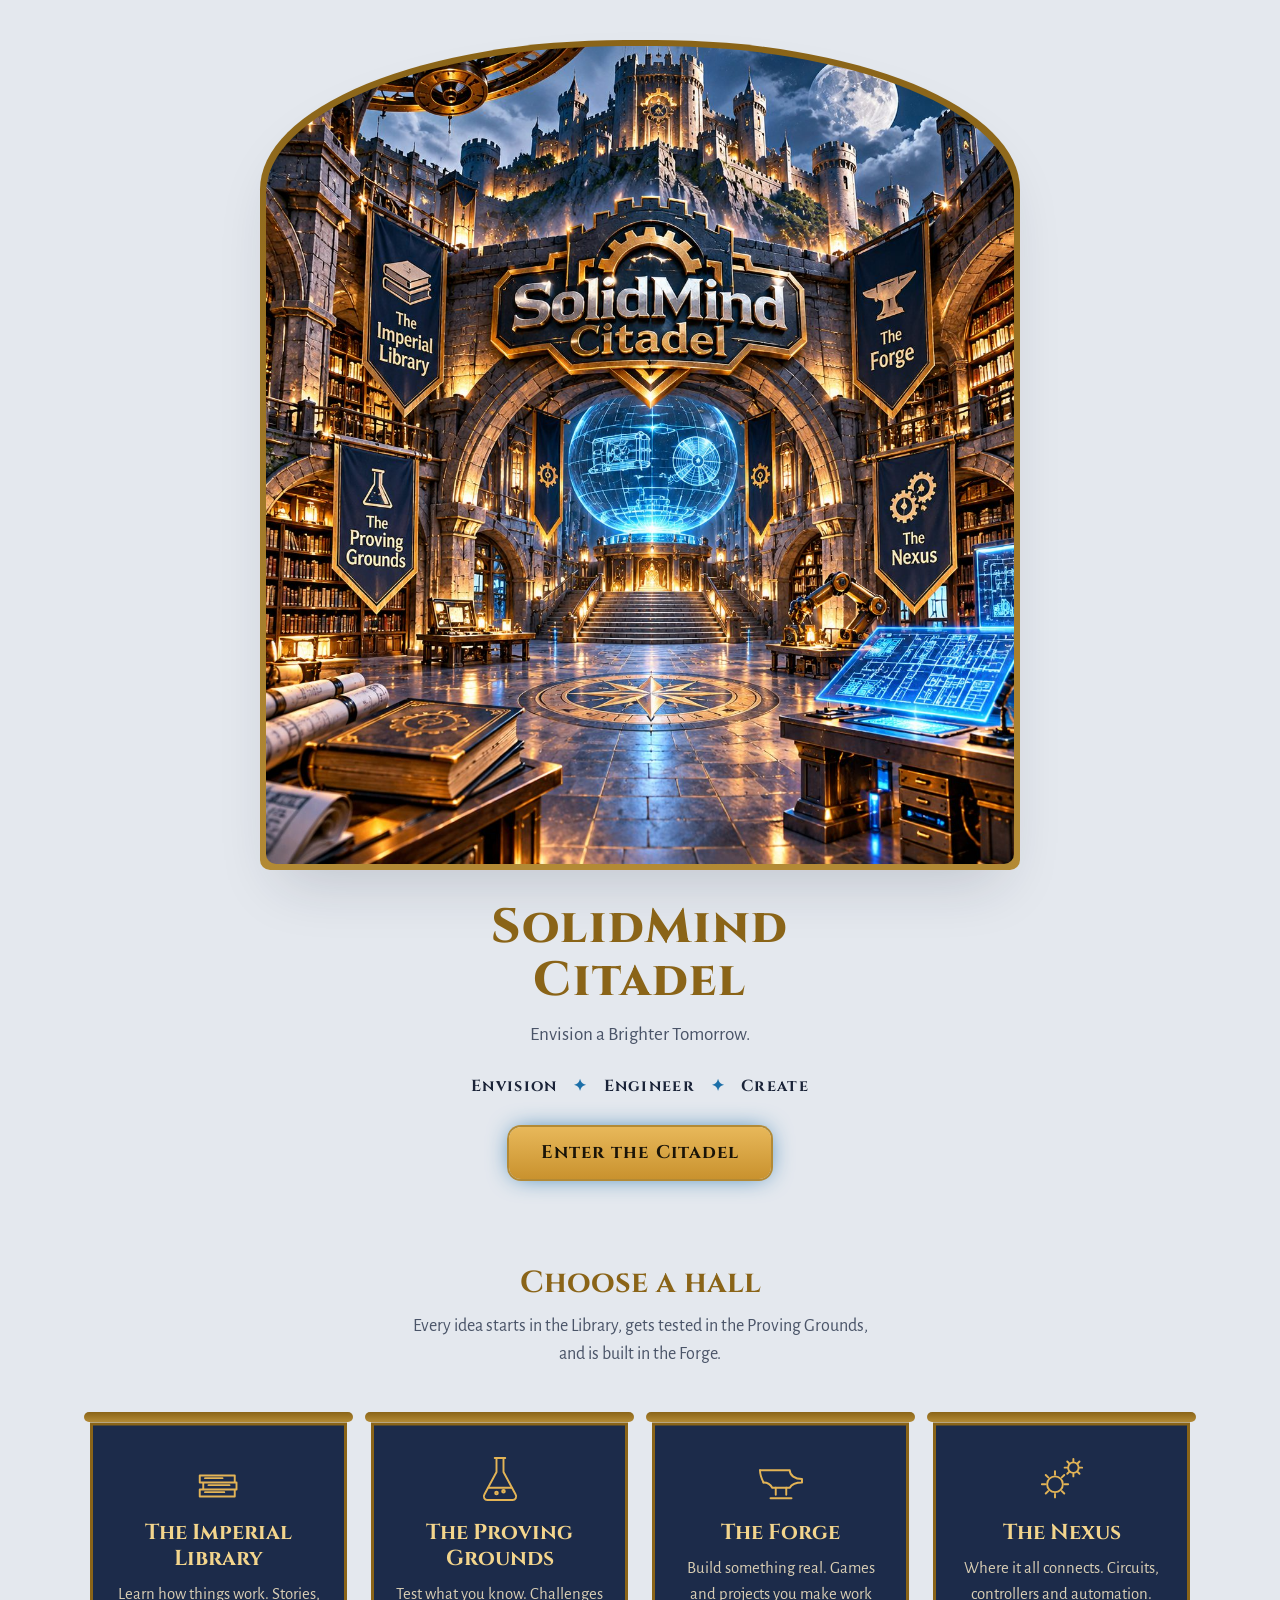
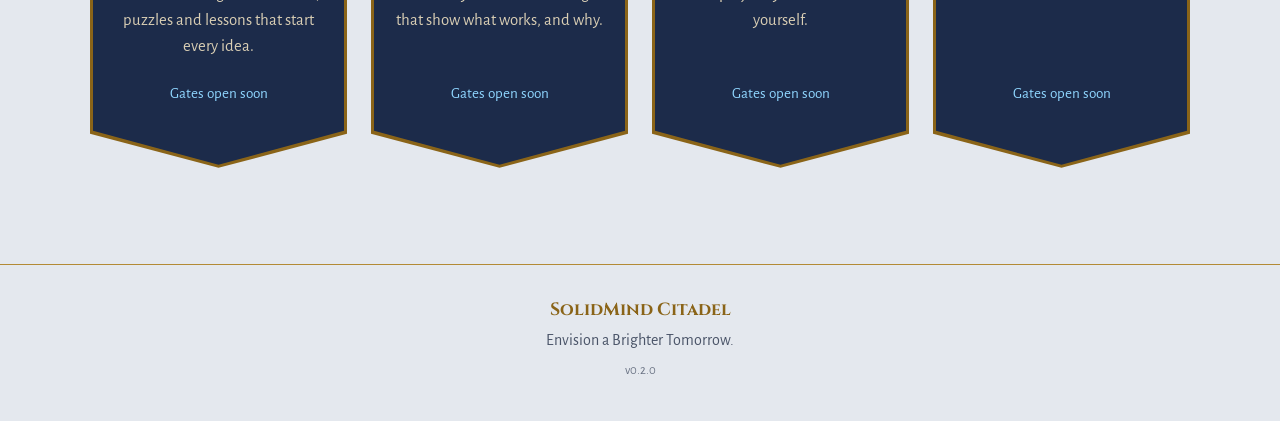
==== index.html @ 1bfc2c02 "v0.2.0: Hero profiles Add the hero screen, hero home page, the Treasury (PIN-protected parent area)," ====
<!DOCTYPE html>
<!--
  SolidMind Citadel - main page (index.html)
  ------------------------------------------------------------
  Files this page needs (upload both to the top level of the repo):
    index.html   this file
    citadel.jpg  the gate picture (name must match exactly, lowercase)
  Links to: heroes.html (the "Enter the Citadel" button)

  Search these tags to jump to a section:
    [CSS-COLORS]   night and daylight color sets
    [CSS-BANNERS]  the four hall banners
    [HTML-GATE]    the gate picture at the top
    [CSS-ENTER]    style of the "Enter the Citadel" button
    [HTML-ENTER]   "Enter the Citadel" button (opens heroes.html)
    [HTML-HALLS]   the four halls (add links here later)
    [HTML-FOOTER]  bottom of the page and version number [VERSION]

  Public site: no kids' full names, addresses or passwords anywhere.
-->
<html lang="en">
<head>
<meta charset="utf-8">
<meta name="viewport" content="width=device-width, initial-scale=1, viewport-fit=cover">
<title>SolidMind Citadel</title>
<meta name="description" content="SolidMind Citadel: learn, test and build. Envision a Brighter Tomorrow.">
<link rel="icon" href="data:image/svg+xml,<svg xmlns='http://www.w3.org/2000/svg' viewBox='0 0 100 100'><text y='.9em' font-size='90'>🏰</text></svg>">
<link rel="preconnect" href="https://fonts.googleapis.com">
<link rel="preconnect" href="https://fonts.gstatic.com" crossorigin>
<link href="https://fonts.googleapis.com/css2?family=Cinzel:wght@500;700;800&family=Alegreya+Sans:wght@400;500;700&display=swap" rel="stylesheet">
<style>
/* [CSS-COLORS] Night is the default look; daylight is used when the device is in light mode */
:root {
  color-scheme: dark;
  --sky: #0F1B30;          /* page background, night sky */
  --stone: #1A2740;        /* raised surfaces */
  --banner: #1C2B4A;       /* banner cloth */
  --gold: #D9A441;         /* trim, icons, headings */
  --gold-soft: #A9802F;
  --text: #EFE3C8;         /* parchment-colored text */
  --text-dim: #B9AE96;
  --arcane: #6CCBFF;       /* the blue glow from the orb */
  --shadow: rgba(4, 8, 18, .55);
  box-sizing: border-box;
  padding-top: env(safe-area-inset-top, 0px);
  padding-bottom: env(safe-area-inset-bottom, 0px);
}
@media (prefers-color-scheme: light) {
  :root:not([data-theme="dark"]) {
    color-scheme: light;
    --sky: #E4E8EE;        /* daylight stone */
    --stone: #F2F4F7;
    --banner: #1C2B4A;     /* banners stay navy in daylight, like real cloth */
    --gold: #8A6418;
    --gold-soft: #B38A35;
    --text: #1A2338;
    --text-dim: #4A5468;
    --arcane: #1C6FA8;
    --shadow: rgba(26, 35, 56, .18);
  }
}
:root[data-theme="dark"] { color-scheme: dark; }
*, *::before, *::after { box-sizing: inherit; }
html { scroll-padding-top: env(safe-area-inset-top, 0px); }

body {
  margin: 0;
  background: var(--sky);
  color: var(--text);
  font-family: "Alegreya Sans", "Segoe UI", system-ui, sans-serif;
  font-size: 1.125rem;
  line-height: 1.55;
}
img { max-width: 100%; display: block; }
a { color: inherit; }
:focus-visible { outline: 3px solid var(--arcane); outline-offset: 4px; }

.wrap { width: min(1100px, 100% - 2rem); margin-inline: auto; }

/* [CSS-GATE] The picture sits in a gold-trimmed arch, like the doorway in the art */
.gate {
  margin-top: clamp(1rem, 4vw, 2.5rem);
  padding: 6px;
  background: linear-gradient(var(--gold), var(--gold-soft));
  border-radius: 48% 48% 10px 10px / 18% 18% 10px 10px;
  box-shadow: 0 30px 60px -20px var(--shadow);
  max-width: 760px;
  margin-inline: auto;
}
.gate img {
  border-radius: inherit;
  width: 100%;
  height: auto;
  aspect-ratio: 1199 / 1312;
  object-fit: cover;
  background: var(--stone);
}

.motto {
  text-align: center;
  margin: 2rem auto 0;
  max-width: 34ch;
}
.motto h1 {
  font-family: "Cinzel", Georgia, serif;
  font-weight: 800;
  font-size: clamp(1.9rem, 5vw, 3rem);
  letter-spacing: .04em;
  line-height: 1.1;
  color: var(--gold);
  margin: 0;
}
.motto p {
  margin: .75rem 0 0;
  font-size: 1.2rem;
  color: var(--text-dim);
}

/* Envision > Engineer > Create, carved into a stone strip */
.path {
  display: flex;
  justify-content: center;
  flex-wrap: wrap;
  gap: .4rem 1rem;
  margin: 1.5rem auto 0;
  font-family: "Cinzel", Georgia, serif;
  font-weight: 700;
  font-size: 1rem;
  letter-spacing: .08em;
  color: var(--text);
}
.path span + span::before {
  content: "\2726";        /* small star between words */
  color: var(--arcane);
  margin-right: 1rem;
}

/* [CSS-BANNERS] Each hall is a hanging banner with a pointed bottom */
.halls-title {
  font-family: "Cinzel", Georgia, serif;
  font-weight: 700;
  font-size: clamp(1.4rem, 3vw, 1.9rem);
  text-align: center;
  color: var(--gold);
  margin: clamp(3rem, 8vw, 5rem) 0 .4rem;
}
.halls-sub {
  text-align: center;
  color: var(--text-dim);
  margin: 0 auto 2.5rem;
  max-width: 46ch;
}
.halls {
  display: grid;
  grid-template-columns: repeat(auto-fit, minmax(210px, 1fr));
  gap: 2.25rem 1.5rem;
  list-style: none;
  padding: 0;
  margin: 0;
}
.hall { position: relative; padding-top: 14px; }
/* the rod each banner hangs from */
.hall::before {
  content: "";
  position: absolute;
  top: 4px; left: -6px; right: -6px;
  height: 10px;
  border-radius: 5px;
  background: linear-gradient(var(--gold), var(--gold-soft));
}
.cloth {
  --notch: 34px;
  display: block;
  height: 100%;
  text-decoration: none;
  padding: 3px;            /* gold edge */
  background: var(--gold);
  clip-path: polygon(0 0, 100% 0, 100% calc(100% - var(--notch)), 50% 100%, 0 calc(100% - var(--notch)));
  transform-origin: top center;
  filter: drop-shadow(0 18px 18px var(--shadow));
}
.cloth-inner {
  height: 100%;
  background: var(--banner);
  clip-path: inherit;
  padding: 1.6rem 1.25rem calc(var(--notch) + 1.6rem);
  text-align: center;
  color: #EFE3C8;          /* banner text stays light in both themes */
  display: flex;
  flex-direction: column;
  align-items: center;
  gap: .6rem;
}
.cloth svg {
  width: 56px; height: 56px;
  stroke: #E3B456; fill: none;
  stroke-width: 2.2; stroke-linecap: round; stroke-linejoin: round;
}
.cloth h3 {
  font-family: "Cinzel", Georgia, serif;
  font-weight: 700;
  font-size: 1.35rem;
  line-height: 1.2;
  margin: .2rem 0 0;
  color: #F3D58C;
}
.cloth p { margin: 0; font-size: 1.05rem; color: #D9CEB4; }
.cloth .status {
  margin-top: auto;
  padding-top: .8rem;
  font-size: .95rem;
  color: #8FD6FF;
}

/* Halls that are open (links) lift slightly when pointed at */
a.cloth { transition: transform .2s ease; }
a.cloth:hover, a.cloth:focus-visible { transform: translateY(-4px); }

/* One moment of motion: the banners unfurl when the page opens */
@keyframes unfurl {
  from { transform: scaleY(.05); opacity: 0; }
  to   { transform: scaleY(1);   opacity: 1; }
}
.hall .cloth { animation: unfurl .7s cubic-bezier(.2, .8, .2, 1) both; }
.hall:nth-child(2) .cloth { animation-delay: .12s; }
.hall:nth-child(3) .cloth { animation-delay: .24s; }
.hall:nth-child(4) .cloth { animation-delay: .36s; }
@media (prefers-reduced-motion: reduce) {
  .hall .cloth { animation: none; }
  a.cloth { transition: none; }
}

/* [CSS-ENTER] The big "Enter the Citadel" button under the motto */
.enter {
  display: flex;
  justify-content: center;
  margin: 1.75rem 0 0;
}
.enter a {
  display: inline-flex;
  align-items: center;
  justify-content: center;
  min-height: 52px;
  padding: .75rem 2rem;
  font-family: "Cinzel", Georgia, serif;
  font-weight: 700;
  font-size: 1.15rem;
  letter-spacing: .06em;
  color: #1A1408;
  background: linear-gradient(#E8B85A, #C9922E);
  border-radius: 12px;
  text-decoration: none;
  box-shadow: 0 0 0 2px var(--gold-soft), 0 0 24px -4px var(--arcane);
}
.enter a:hover { filter: brightness(1.08); }

/* [CSS-FOOTER] */
footer {
  margin-top: clamp(3.5rem, 9vw, 6rem);
  padding: 2rem 0 2.5rem;
  border-top: 1px solid var(--gold-soft);
  text-align: center;
  color: var(--text-dim);
  font-size: 1rem;
}
footer strong {
  display: block;
  font-family: "Cinzel", Georgia, serif;
  color: var(--gold);
  font-size: 1.1rem;
  margin-bottom: .25rem;
}
.version { display: block; margin-top: .5rem; font-size: .8rem; opacity: .8; }
</style>
</head>
<body>

<main class="wrap">

  <!-- [HTML-GATE] The Citadel picture. File must be named citadel.jpg -->
  <div class="gate">
    <img src="citadel.jpg" width="1199" height="1312"
         alt="A castle on a hill above a great hall with bookshelves, a glowing blue globe, and banners for the Imperial Library, the Proving Grounds, the Forge and the Nexus.">
  </div>

  <header class="motto">
    <h1>SolidMind Citadel</h1>
    <p>Envision a Brighter Tomorrow.</p>
    <div class="path" aria-label="Envision, Engineer, Create">
      <span>Envision</span><span>Engineer</span><span>Create</span>
    </div>
  </header>

  <!-- [HTML-ENTER] Opens the "Who enters the Citadel?" hero screen -->
  <p class="enter"><a href="heroes.html">Enter the Citadel</a></p>

  <h2 class="halls-title">Choose a hall</h2>
  <p class="halls-sub">Every idea starts in the Library, gets tested in the Proving Grounds, and is built in the Forge.</p>

  <!-- [HTML-HALLS]
       Each hall is a <div class="cloth"> while it's closed.
       To open a hall later: change <div class="cloth"> to <a class="cloth" href="library.html">
       (and its closing </div> to </a>), then change the status line. -->
  <ul class="halls">

    <li class="hall">
      <div class="cloth"><div class="cloth-inner">
        <svg viewBox="0 0 64 64" aria-hidden="true">
          <path d="M10 44h40v8H10zM14 36h38v8H14zM10 28h40v8H10z"/>
          <path d="M16 31h20M20 39h24M16 47h22"/>
        </svg>
        <h3>The Imperial Library</h3>
        <p>Learn how things work. Stories, puzzles and lessons that start every idea.</p>
        <span class="status">Gates open soon</span>
      </div></div>
    </li>

    <li class="hall">
      <div class="cloth"><div class="cloth-inner">
        <svg viewBox="0 0 64 64" aria-hidden="true">
          <path d="M26 8h12M28 8v16L14 50a4 4 0 0 0 3.5 6h29a4 4 0 0 0 3.5-6L36 24V8"/>
          <path d="M19 42h26"/>
          <circle cx="28" cy="48" r="1.5"/><circle cx="36" cy="46" r="1.5"/>
        </svg>
        <h3>The Proving Grounds</h3>
        <p>Test what you know. Challenges that show what works, and why.</p>
        <span class="status">Gates open soon</span>
      </div></div>
    </li>

    <li class="hall">
      <div class="cloth"><div class="cloth-inner">
        <svg viewBox="0 0 64 64" aria-hidden="true">
          <path d="M8 22h34c0 6 6 10 14 10v4c-8 0-12 2-14 6H22c-2-4-6-6-10-6"/>
          <path d="M8 22c0 6 2 10 4 14M26 42v8M38 42v8M20 54h24"/>
        </svg>
        <h3>The Forge</h3>
        <p>Build something real. Games and projects you make work yourself.</p>
        <span class="status">Gates open soon</span>
      </div></div>
    </li>

    <li class="hall">
      <div class="cloth"><div class="cloth-inner">
        <svg viewBox="0 0 64 64" aria-hidden="true">
          <circle cx="24" cy="38" r="9"/>
          <path d="M24 23v4M24 49v4M9 38h4M35 38h4M13.4 27.4l2.8 2.8M31.8 45.8l2.8 2.8M13.4 48.6l2.8-2.8M31.8 30.2l2.8-2.8"/>
          <circle cx="45" cy="19" r="6"/>
          <path d="M45 9v3M45 26v3M35 19h3M52 19h3M38 12l2 2M50 24l2 2M38 26l2-2M50 14l2-2"/>
        </svg>
        <h3>The Nexus</h3>
        <p>Where it all connects. Circuits, controllers and automation.</p>
        <span class="status">Gates open soon</span>
      </div></div>
    </li>

  </ul>
</main>

<!-- [HTML-FOOTER] [VERSION] update the version text with every pull request -->
<footer>
  <div class="wrap">
    <strong>SolidMind Citadel</strong>
    Envision a Brighter Tomorrow.
    <span class="version">v0.2.0</span>
  </div>
</footer>

</body>
</html>
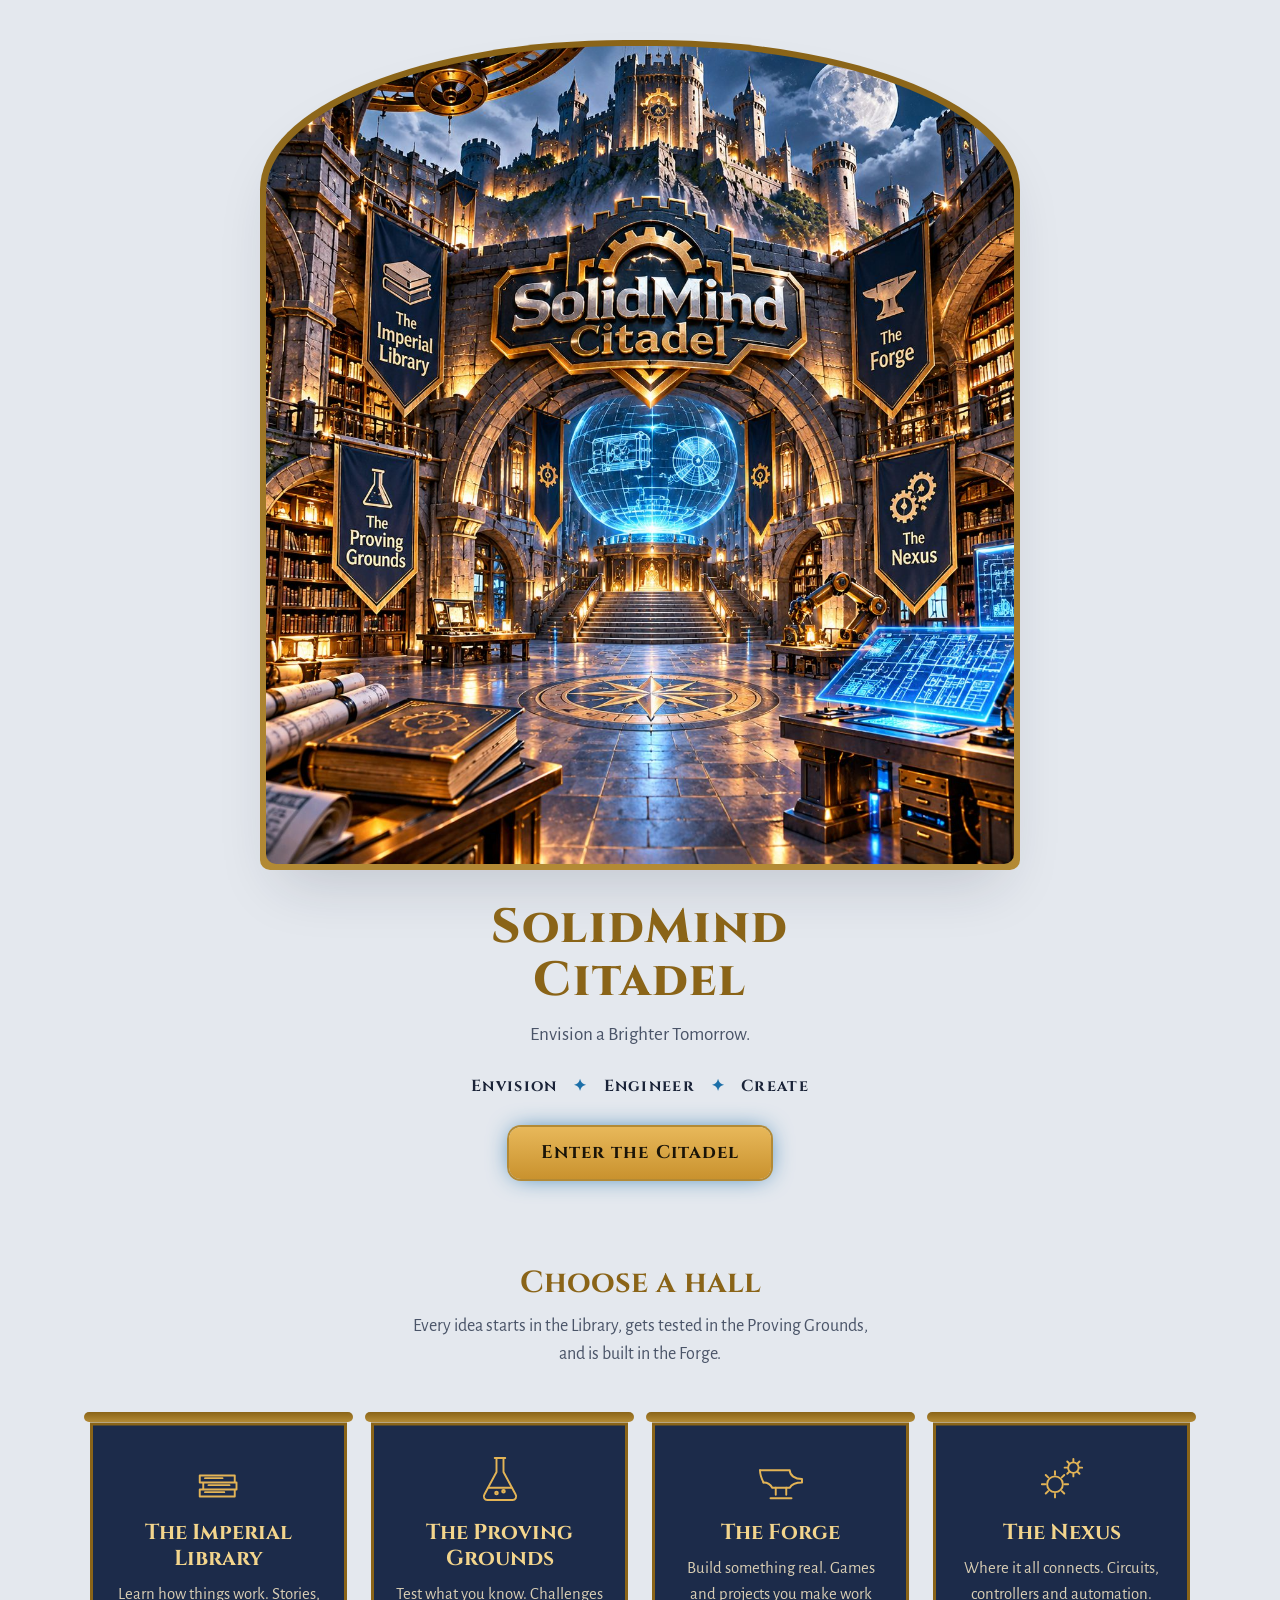
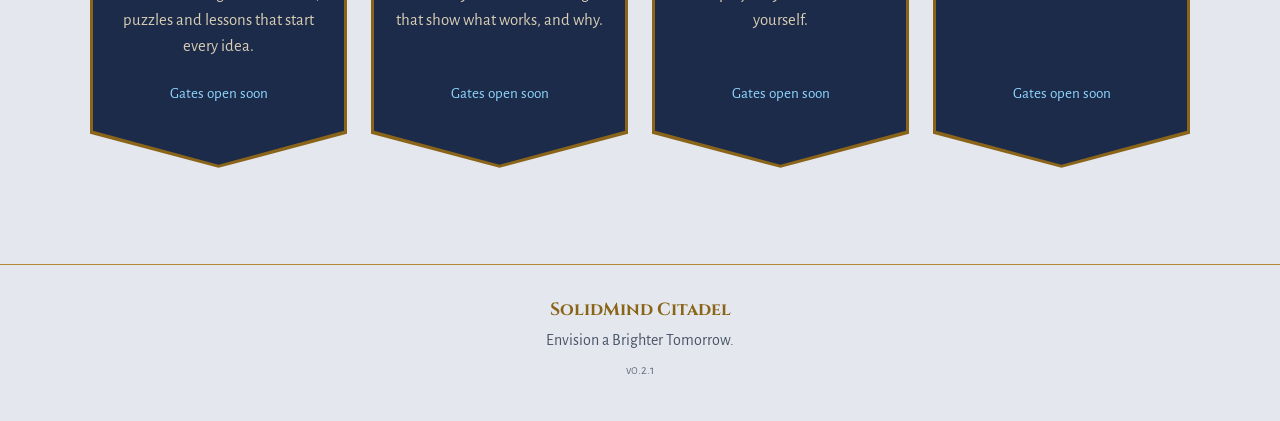
==== commit 9d02d95a: "v0.2.1: Privacy fix, working rules and preview labels Remove the kids' ages from CLAUDE.md, add the " ====
--- a/index.html
+++ b/index.html
@@ -362,7 +362,7 @@
   <div class="wrap">
     <strong>SolidMind Citadel</strong>
     Envision a Brighter Tomorrow.
-    <span class="version">v0.2.0</span>
+    <span class="version">v0.2.1</span>
   </div>
 </footer>
 
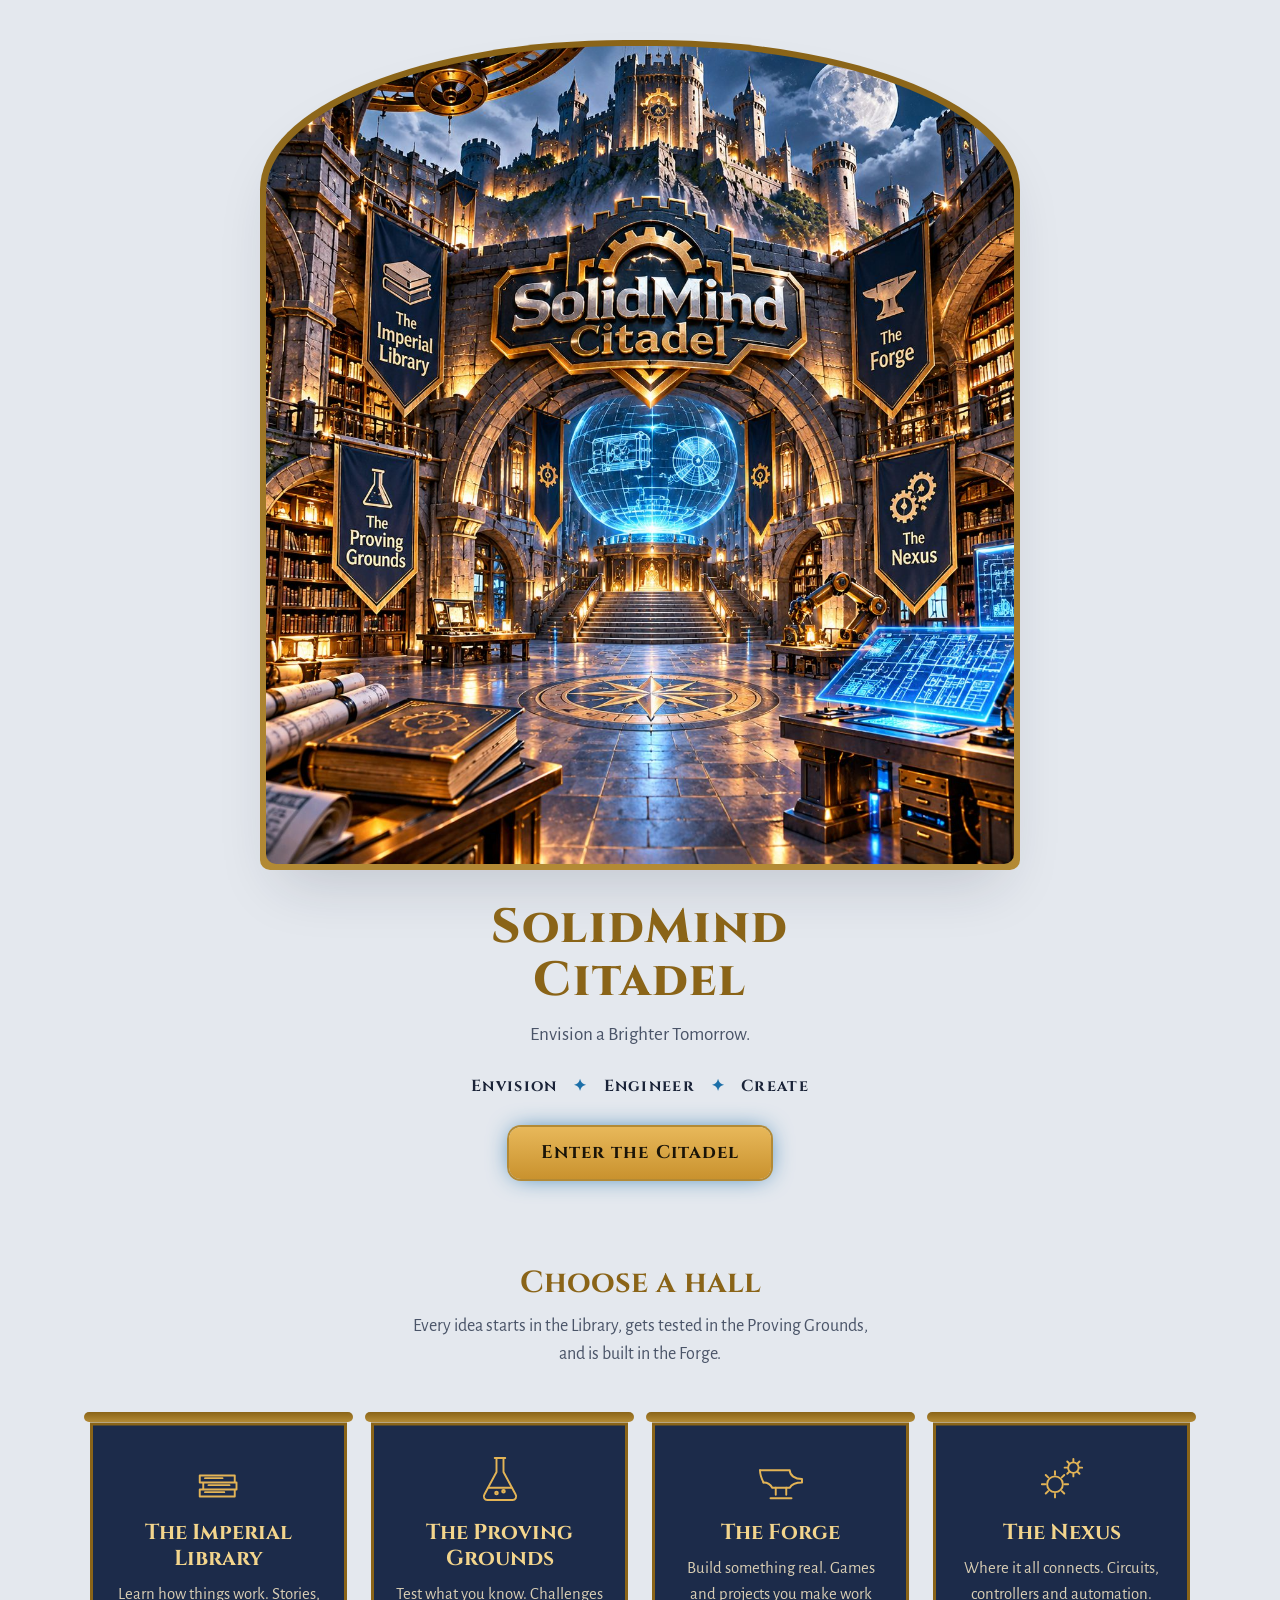
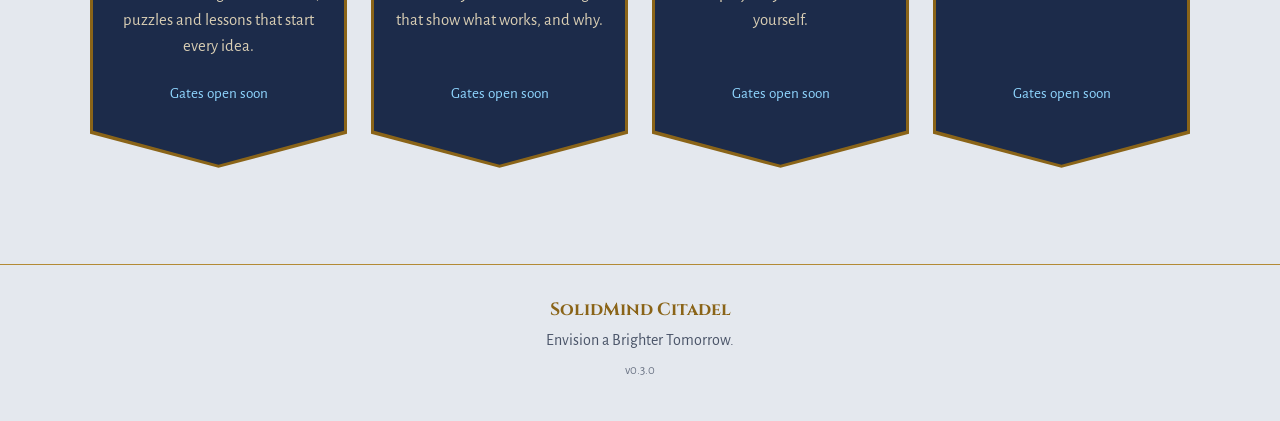
==== commit dacb7cea: "v0.3.0: Treasure chest, trophies, settings, backup and visitor mode Add coin history and per-game to" ====
--- a/index.html
+++ b/index.html
@@ -362,7 +362,7 @@
   <div class="wrap">
     <strong>SolidMind Citadel</strong>
     Envision a Brighter Tomorrow.
-    <span class="version">v0.2.1</span>
+    <span class="version">v0.3.0</span>
   </div>
 </footer>
 
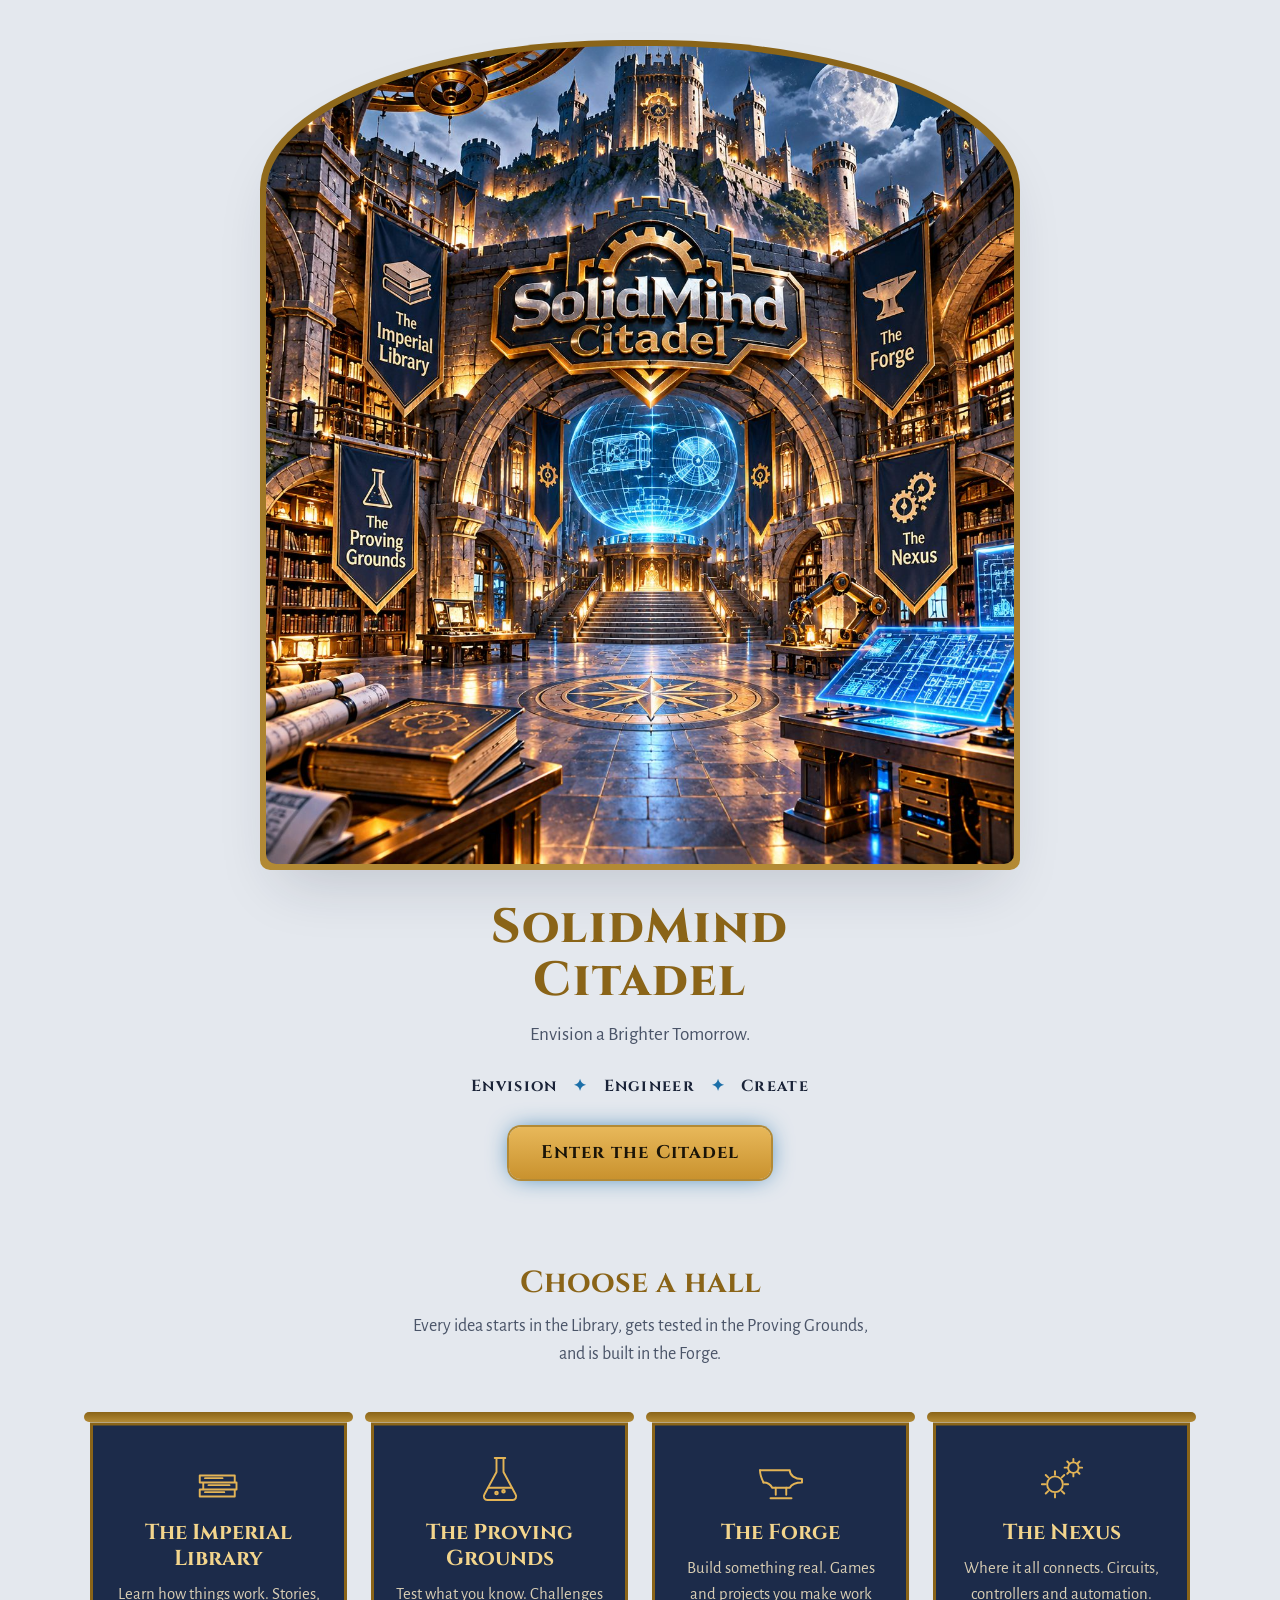
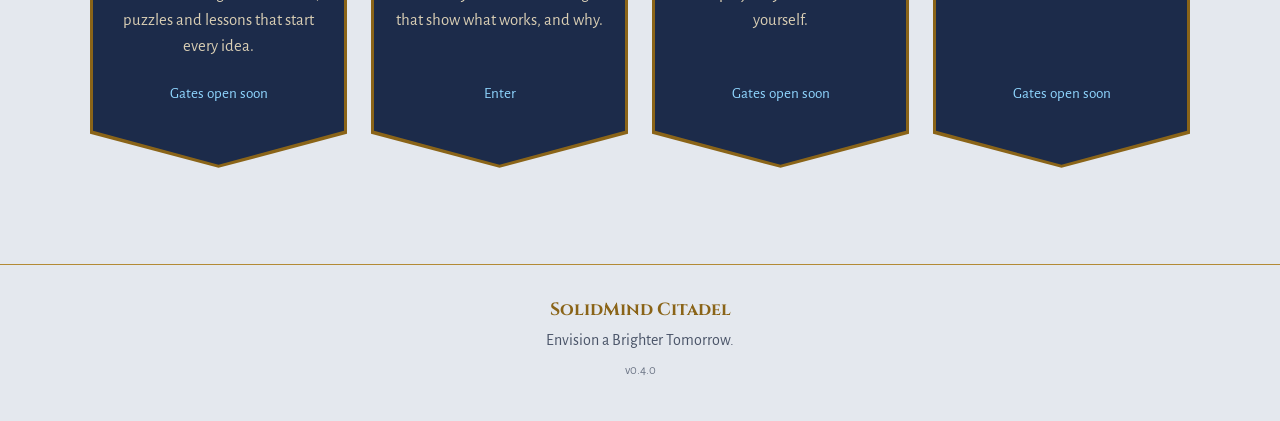
==== commit 1028dd44: "v0.4.0: Pizza Party First game (games/pizza-party.html) and template for later games, the Proving Gr" ====
--- a/index.html
+++ b/index.html
@@ -298,6 +298,7 @@
   <p class="halls-sub">Every idea starts in the Library, gets tested in the Proving Grounds, and is built in the Forge.</p>
 
   <!-- [HTML-HALLS]
+       The Proving Grounds is open (v0.4.0); the other three are still closed.
        Each hall is a <div class="cloth"> while it's closed.
        To open a hall later: change <div class="cloth"> to <a class="cloth" href="library.html">
        (and its closing </div> to </a>), then change the status line. -->
@@ -316,7 +317,7 @@
     </li>
 
     <li class="hall">
-      <div class="cloth"><div class="cloth-inner">
+      <a class="cloth" href="proving-grounds.html"><div class="cloth-inner">
         <svg viewBox="0 0 64 64" aria-hidden="true">
           <path d="M26 8h12M28 8v16L14 50a4 4 0 0 0 3.5 6h29a4 4 0 0 0 3.5-6L36 24V8"/>
           <path d="M19 42h26"/>
@@ -324,8 +325,8 @@
         </svg>
         <h3>The Proving Grounds</h3>
         <p>Test what you know. Challenges that show what works, and why.</p>
-        <span class="status">Gates open soon</span>
-      </div></div>
+        <span class="status">Enter</span>
+      </div></a>
     </li>
 
     <li class="hall">
@@ -362,7 +363,7 @@
   <div class="wrap">
     <strong>SolidMind Citadel</strong>
     Envision a Brighter Tomorrow.
-    <span class="version">v0.3.0</span>
+    <span class="version">v0.4.0</span>
   </div>
 </footer>
 
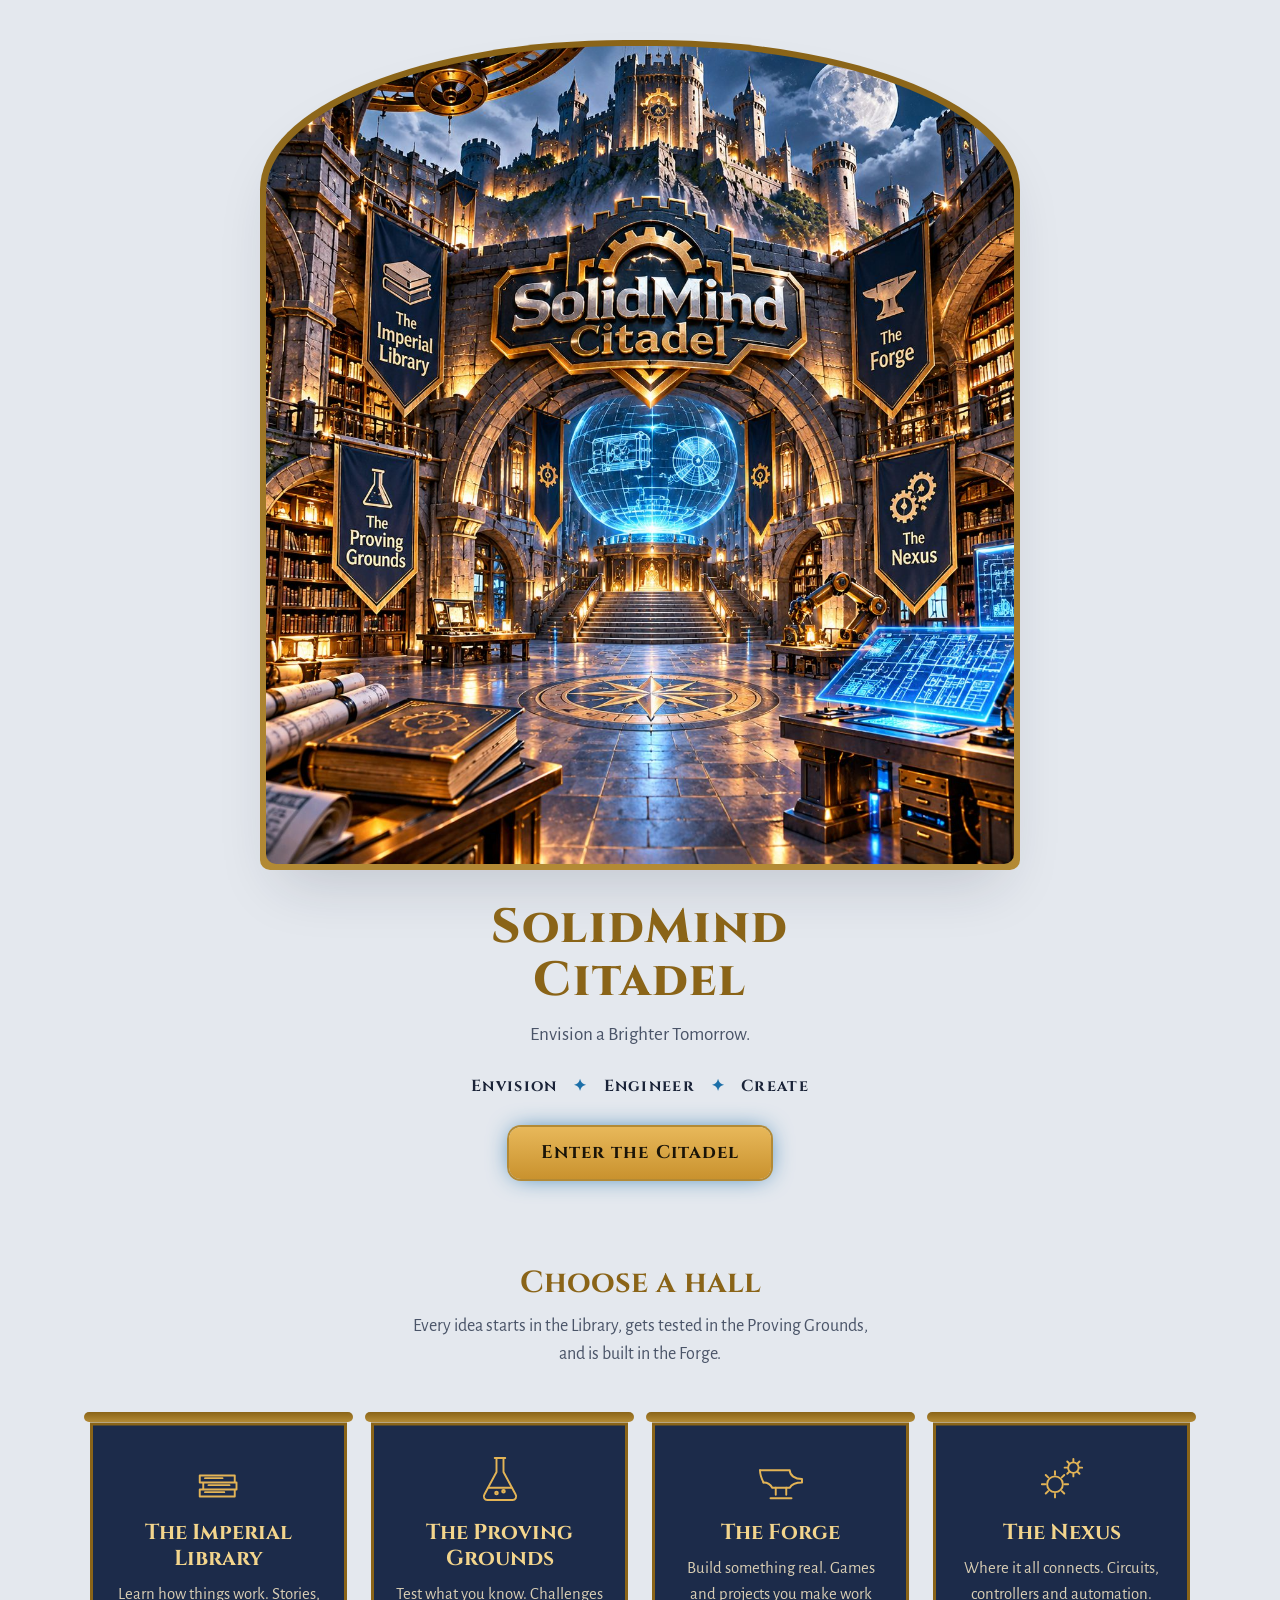
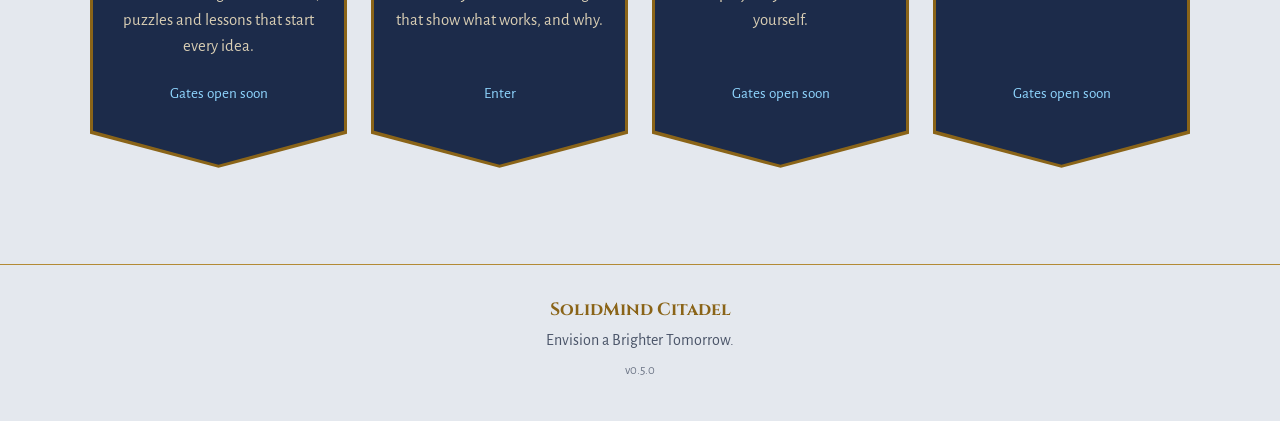
==== commit e094f2b7: "v0.5.0: The Nexus, Ladder Race and game rules Open the Nexus for heroes with Nexus access (Treasury " ====
--- a/index.html
+++ b/index.html
@@ -363,7 +363,7 @@
   <div class="wrap">
     <strong>SolidMind Citadel</strong>
     Envision a Brighter Tomorrow.
-    <span class="version">v0.4.0</span>
+    <span class="version">v0.5.0</span>
   </div>
 </footer>
 
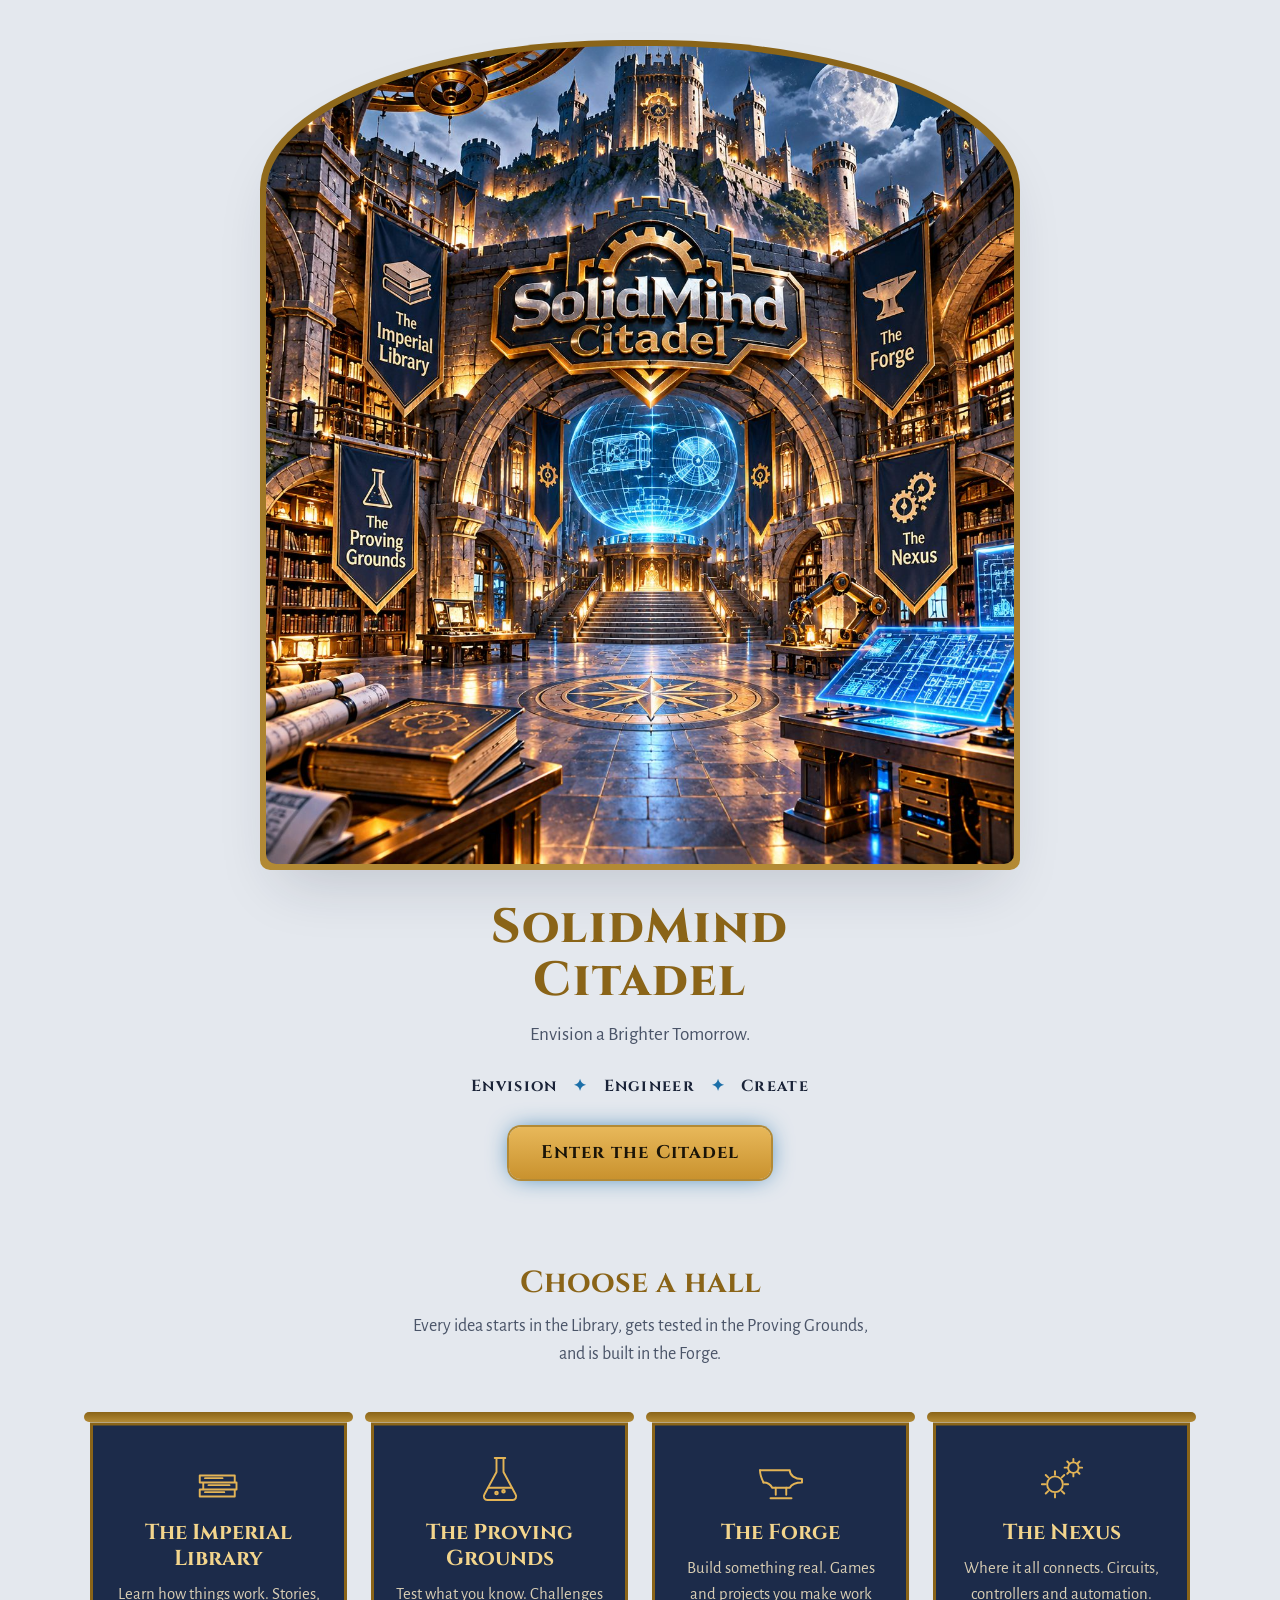
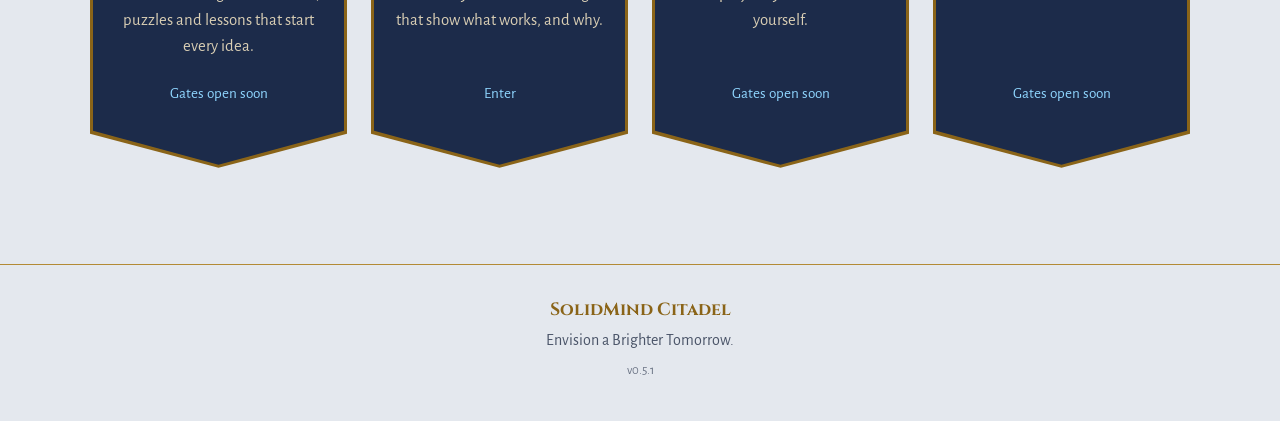
==== commit f0cf7c79: "v0.5.1: Pages update themselves Add version.json and a small check in every page's head that reloads" ====
--- a/index.html
+++ b/index.html
@@ -15,6 +15,7 @@
     [HTML-ENTER]   "Enter the Citadel" button (opens heroes.html)
     [HTML-HALLS]   the four halls (add links here later)
     [HTML-FOOTER]  bottom of the page and version number [VERSION]
+    [JS-UPDATE]     reloads the page once when a newer version is out
 
   Public site: no kids' full names, addresses or passwords anywhere.
 -->
@@ -22,6 +23,38 @@
 <head>
 <meta charset="utf-8">
 <meta name="viewport" content="width=device-width, initial-scale=1, viewport-fit=cover">
+<!-- [JS-UPDATE] [VERSION] Pages update themselves (v0.5.1). When this page opens, it asks
+     version.json (skipping the browser's saved copy) for the newest version. If that is newer
+     than PAGE_VERSION below, the page reloads ONCE with "_fresh=<version>" in the address, so
+     the browser fetches the newest copy. It never loops: it won't reload if the address
+     already has that "_fresh" mark, or if this tab already tried for that version. If
+     version.json can't be loaded, nothing happens and the page works as usual. -->
+<script>
+(function () {
+  var PAGE_VERSION = "0.5.1"; // [VERSION] change with every version, same as the footer
+  var VERSION_FILE = "version.json";
+  function newer(a, b) { // true if version a is newer than version b (so "0.10.0" is newer than "0.9.2")
+    var x = String(a).split("."), y = String(b).split(".");
+    for (var i = 0; i < 3; i++) { var d = (parseInt(x[i], 10) || 0) - (parseInt(y[i], 10) || 0); if (d) return d > 0; }
+    return false;
+  }
+  try {
+    if (!window.fetch || !window.URL) return;
+    fetch(VERSION_FILE + "?t=" + Date.now(), { cache: "no-store" })
+      .then(function (r) { return r.ok ? r.json() : null; })
+      .then(function (j) {
+        if (!j || !j.version || !newer(j.version, PAGE_VERSION)) return;
+        var url = new URL(location.href);
+        if (url.searchParams.get("_fresh") === j.version) return; // already reloaded for it
+        var key = "smc-fresh:" + location.pathname;
+        try { if (sessionStorage.getItem(key) === j.version) return; sessionStorage.setItem(key, j.version); } catch (e) { /* storage blocked: the address mark still stops loops */ }
+        url.searchParams.set("_fresh", j.version);
+        location.replace(url.toString());
+      })
+      .catch(function () { /* offline or missing: keep the page as it is */ });
+  } catch (e) { /* very old browser: keep the page as it is */ }
+})();
+</script>
 <title>SolidMind Citadel</title>
 <meta name="description" content="SolidMind Citadel: learn, test and build. Envision a Brighter Tomorrow.">
 <link rel="icon" href="data:image/svg+xml,<svg xmlns='http://www.w3.org/2000/svg' viewBox='0 0 100 100'><text y='.9em' font-size='90'>🏰</text></svg>">
@@ -363,7 +396,7 @@
   <div class="wrap">
     <strong>SolidMind Citadel</strong>
     Envision a Brighter Tomorrow.
-    <span class="version">v0.5.0</span>
+    <span class="version">v0.5.1</span>
   </div>
 </footer>
 
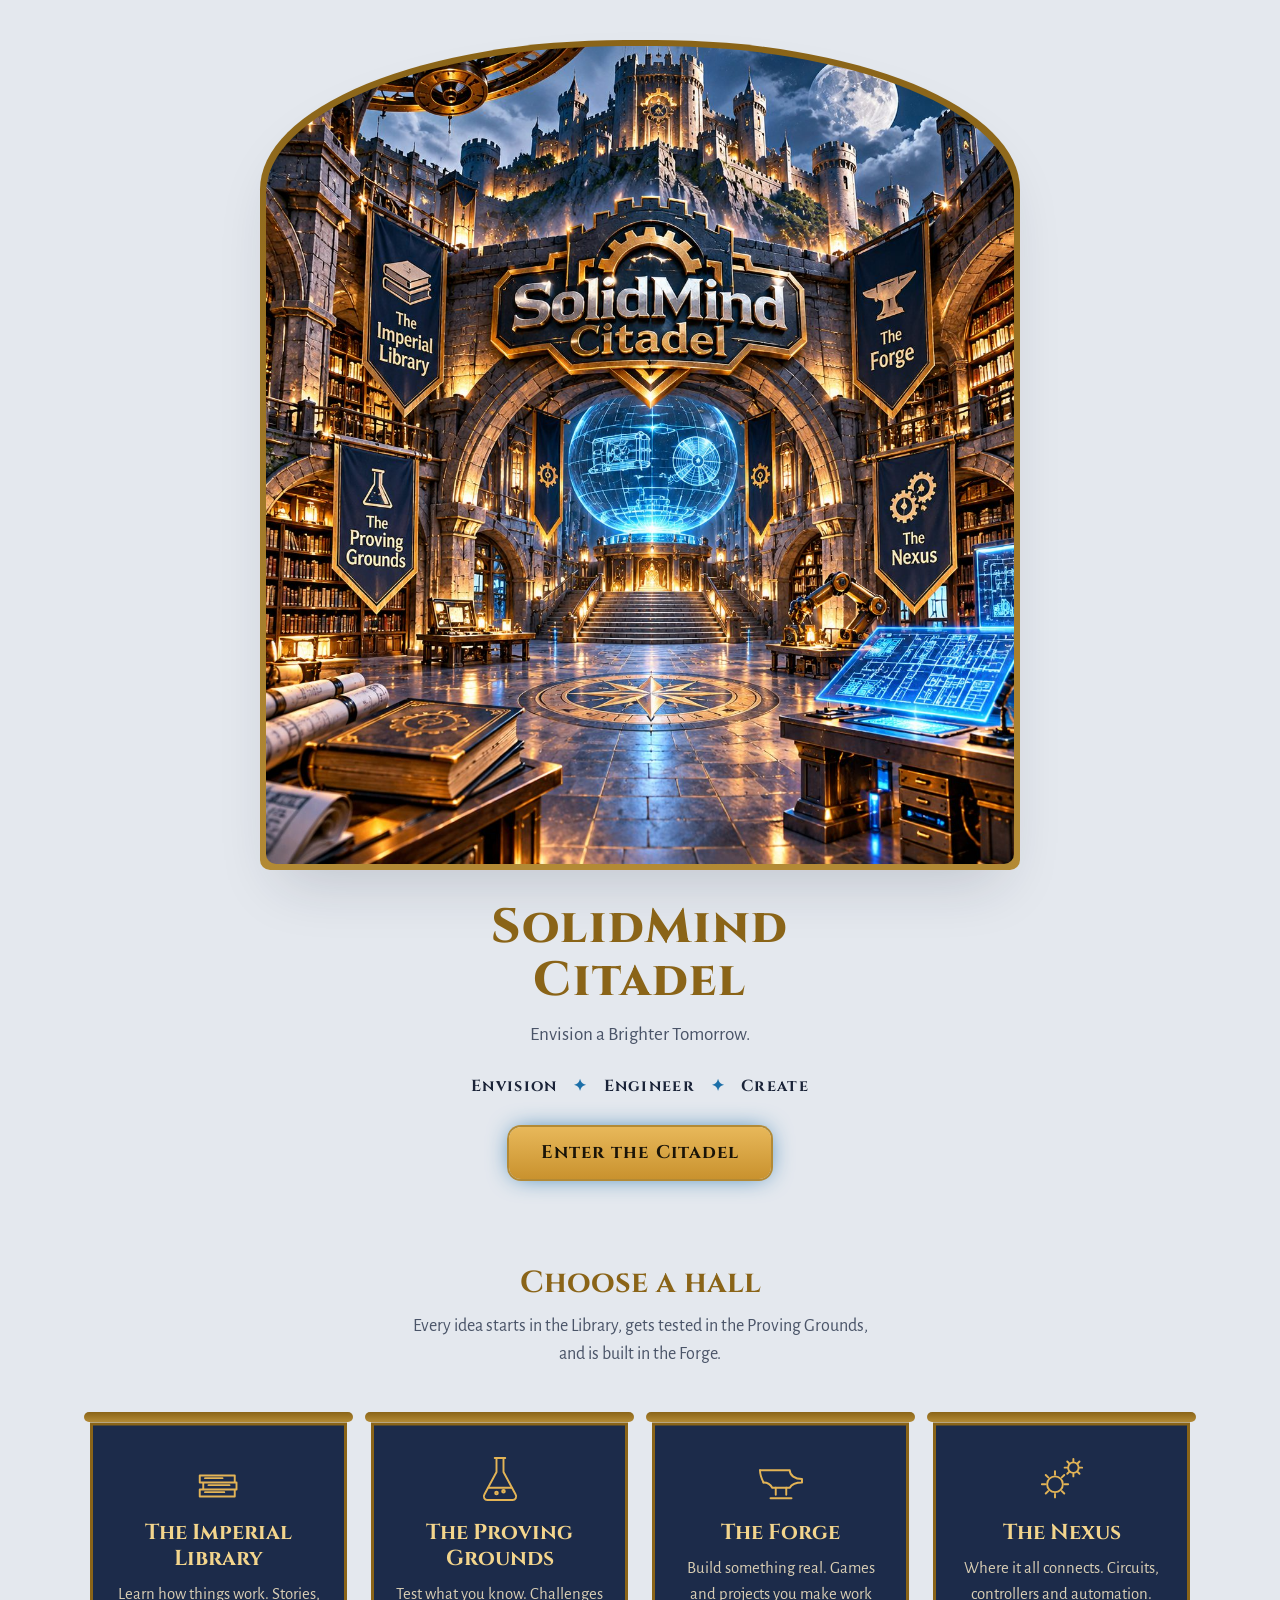
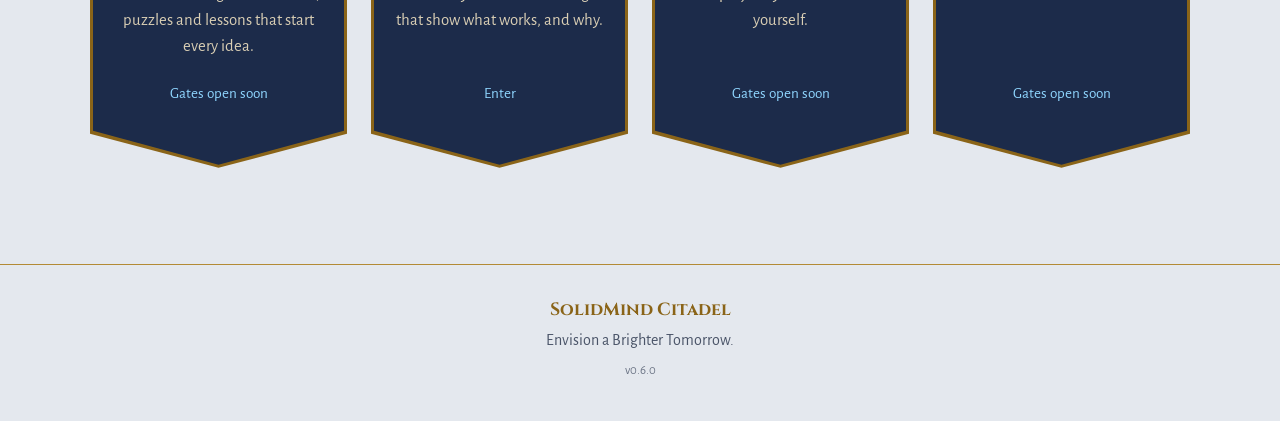
==== commit 1d341fe4: "v0.6.0: Learning paths Subjects (core or Nexus) in subjects.js, a per-hero learning plan in the Trea" ====
--- a/index.html
+++ b/index.html
@@ -23,7 +23,7 @@
 <head>
 <meta charset="utf-8">
 <meta name="viewport" content="width=device-width, initial-scale=1, viewport-fit=cover">
-<!-- [JS-UPDATE] [VERSION] Pages update themselves (v0.5.1). When this page opens, it asks
+<!-- [JS-UPDATE] [VERSION] Pages update themselves. When this page opens, it asks
      version.json (skipping the browser's saved copy) for the newest version. If that is newer
      than PAGE_VERSION below, the page reloads ONCE with "_fresh=<version>" in the address, so
      the browser fetches the newest copy. It never loops: it won't reload if the address
@@ -31,7 +31,7 @@
      version.json can't be loaded, nothing happens and the page works as usual. -->
 <script>
 (function () {
-  var PAGE_VERSION = "0.5.1"; // [VERSION] change with every version, same as the footer
+  var PAGE_VERSION = "0.6.0"; // [VERSION] change with every version, same as the footer
   var VERSION_FILE = "version.json";
   function newer(a, b) { // true if version a is newer than version b (so "0.10.0" is newer than "0.9.2")
     var x = String(a).split("."), y = String(b).split(".");
@@ -396,7 +396,7 @@
   <div class="wrap">
     <strong>SolidMind Citadel</strong>
     Envision a Brighter Tomorrow.
-    <span class="version">v0.5.1</span>
+    <span class="version">v0.6.0</span>
   </div>
 </footer>
 
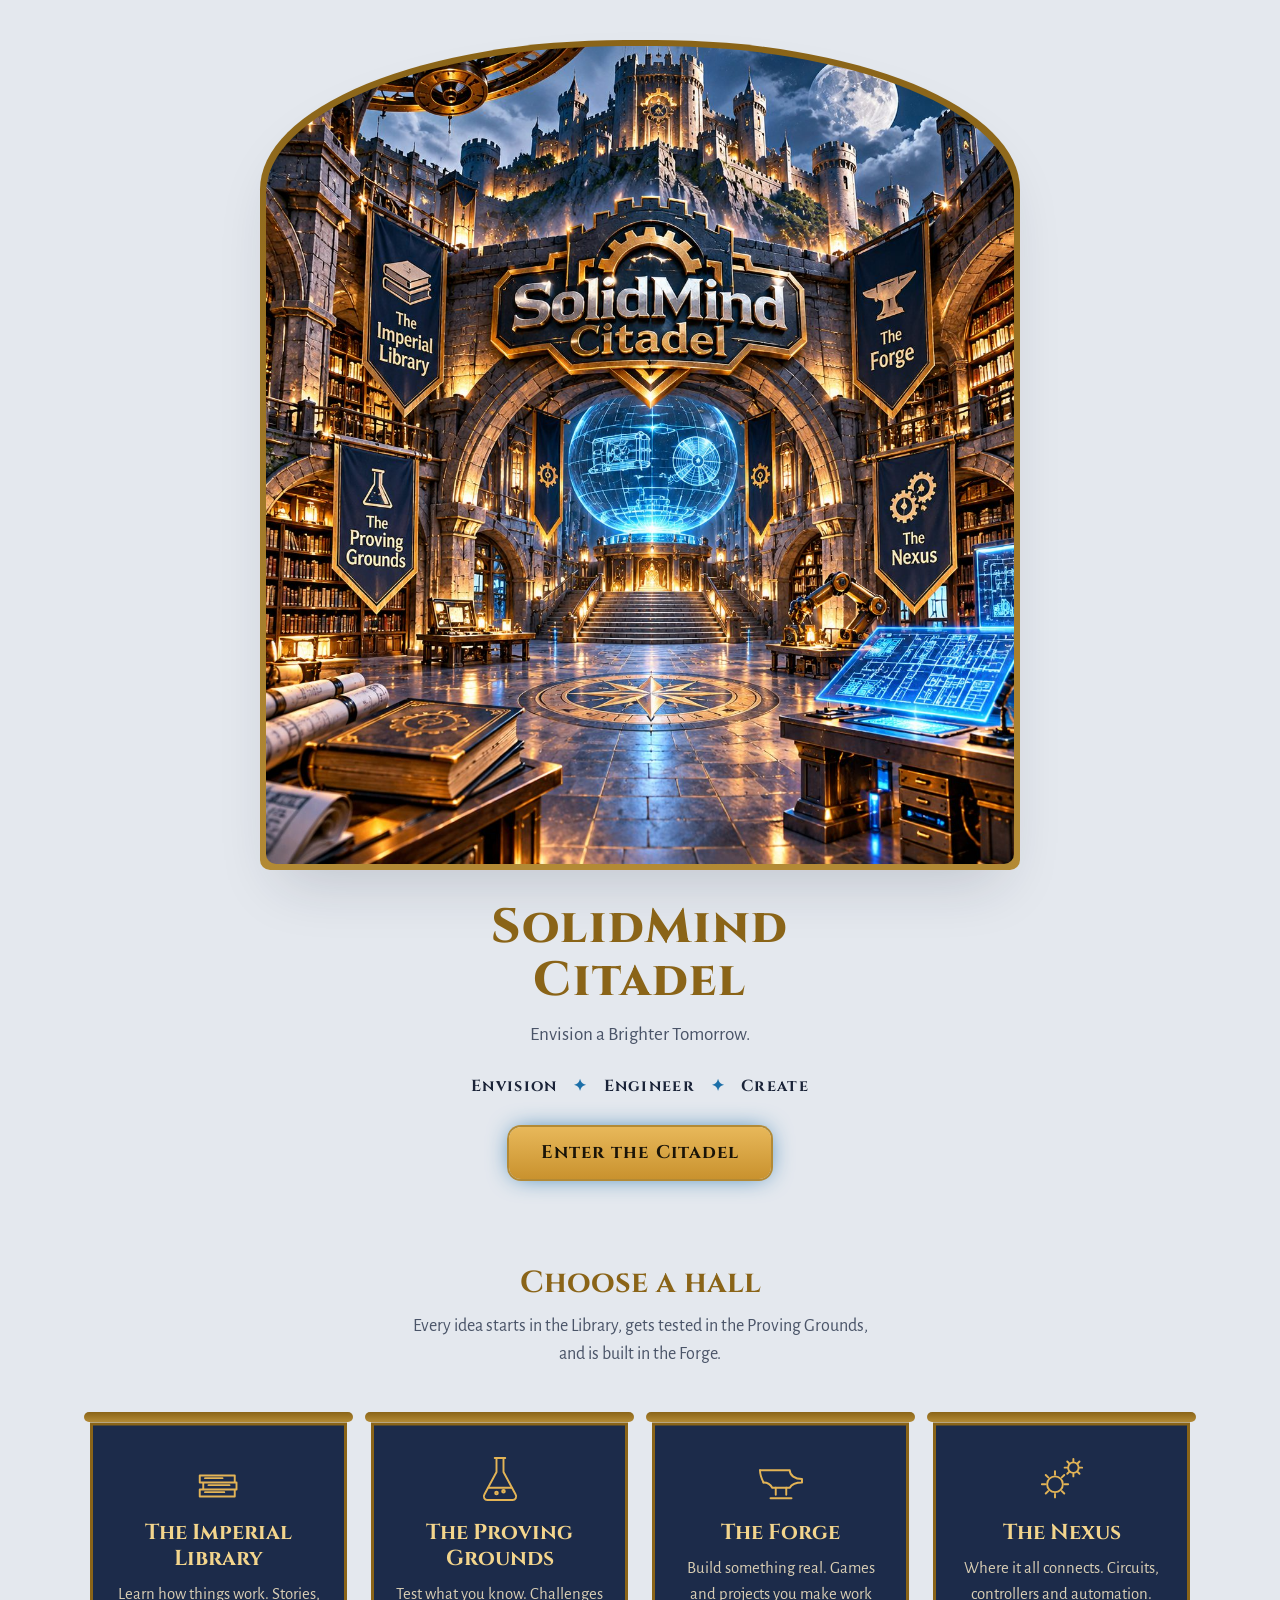
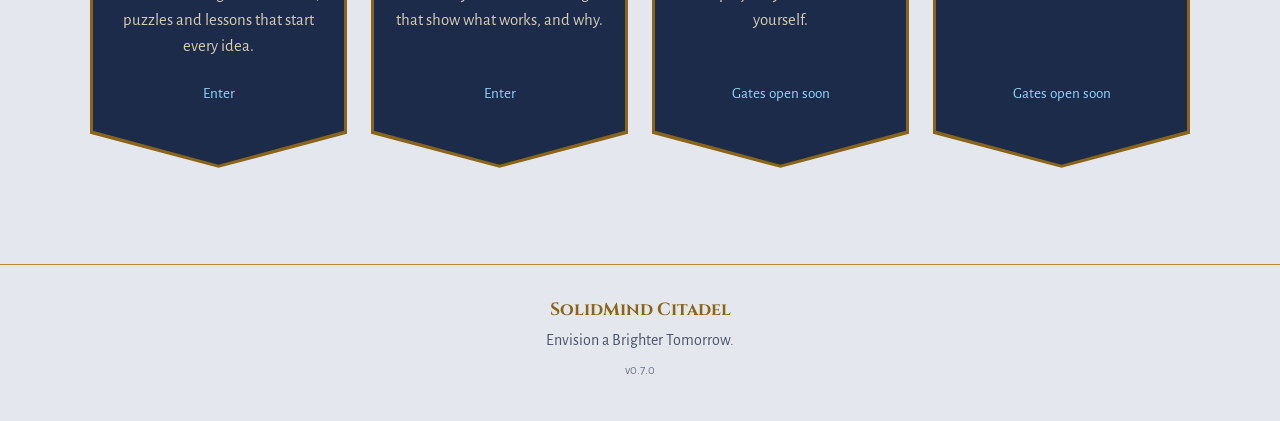
==== commit 0aaf2c8e: "v0.7.0: Chapter framework and sample adventure One shared chapter engine (citadel-adventure.js/.css)" ====
--- a/index.html
+++ b/index.html
@@ -31,7 +31,7 @@
      version.json can't be loaded, nothing happens and the page works as usual. -->
 <script>
 (function () {
-  var PAGE_VERSION = "0.6.0"; // [VERSION] change with every version, same as the footer
+  var PAGE_VERSION = "0.7.0"; // [VERSION] change with every version, same as the footer
   var VERSION_FILE = "version.json";
   function newer(a, b) { // true if version a is newer than version b (so "0.10.0" is newer than "0.9.2")
     var x = String(a).split("."), y = String(b).split(".");
@@ -331,22 +331,22 @@
   <p class="halls-sub">Every idea starts in the Library, gets tested in the Proving Grounds, and is built in the Forge.</p>
 
   <!-- [HTML-HALLS]
-       The Proving Grounds is open (v0.4.0); the other three are still closed.
+       The Imperial Library (v0.7.0) and the Proving Grounds are open; the Forge and the Nexus are closed here.
        Each hall is a <div class="cloth"> while it's closed.
        To open a hall later: change <div class="cloth"> to <a class="cloth" href="library.html">
        (and its closing </div> to </a>), then change the status line. -->
   <ul class="halls">
 
     <li class="hall">
-      <div class="cloth"><div class="cloth-inner">
+      <a class="cloth" href="library.html"><div class="cloth-inner">
         <svg viewBox="0 0 64 64" aria-hidden="true">
           <path d="M10 44h40v8H10zM14 36h38v8H14zM10 28h40v8H10z"/>
           <path d="M16 31h20M20 39h24M16 47h22"/>
         </svg>
         <h3>The Imperial Library</h3>
         <p>Learn how things work. Stories, puzzles and lessons that start every idea.</p>
-        <span class="status">Gates open soon</span>
-      </div></div>
+        <span class="status">Enter</span>
+      </div></a>
     </li>
 
     <li class="hall">
@@ -396,7 +396,7 @@
   <div class="wrap">
     <strong>SolidMind Citadel</strong>
     Envision a Brighter Tomorrow.
-    <span class="version">v0.6.0</span>
+    <span class="version">v0.7.0</span>
   </div>
 </footer>
 
